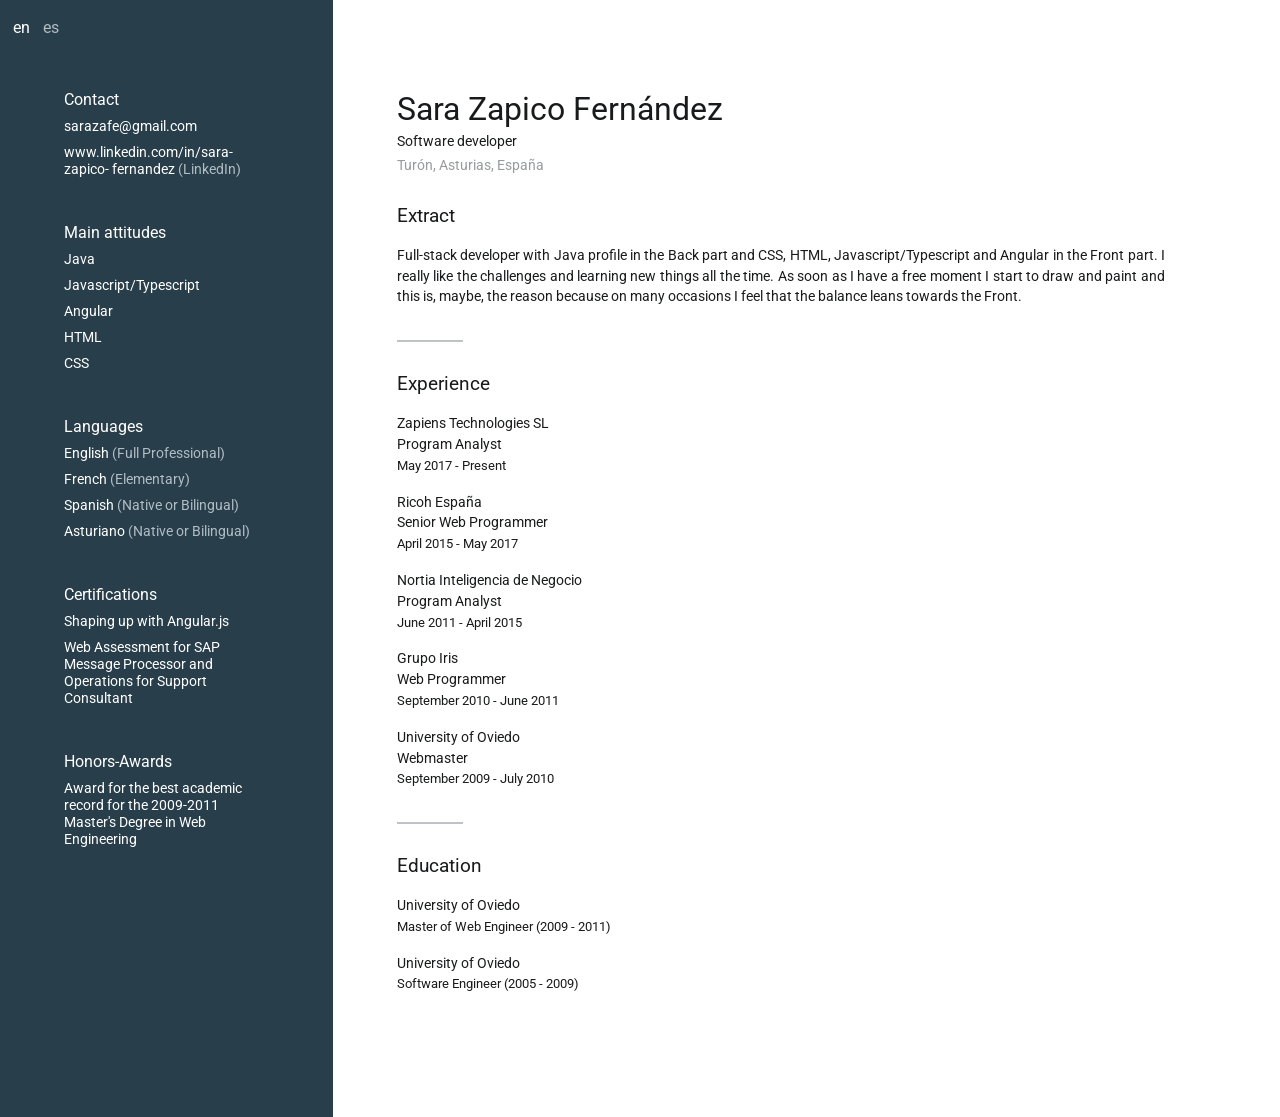
==== index.html @ 7f049290 "Angular cv" ====
<!doctype html>
<html lang="en">
<head>
  <meta charset="utf-8">
  <title>Sara Zapico Fernandez - CV</title>
  <base href="/">
  <meta name="viewport" content="width=device-width, initial-scale=1">
<link rel="stylesheet" href="styles.70df8ca90920e5a1abf6.css"></head>
<body>
  <app-root></app-root>
<script src="runtime-es2015.0811dcefd377500b5b1a.js" type="module"></script><script src="runtime-es5.0811dcefd377500b5b1a.js" nomodule defer></script><script src="polyfills-es5.f1044614286c4864d80f.js" nomodule defer></script><script src="polyfills-es2015.1f913f16a2d346cc8bdc.js" type="module"></script><script src="main-es2015.dd94ba0f5bed6b40c340.js" type="module"></script><script src="main-es5.dd94ba0f5bed6b40c340.js" nomodule defer></script></body>
</html>
---- styles.70df8ca90920e5a1abf6.css ----
@import url("https://fonts.googleapis.com/css?family=Roboto+Slab:100,300,400,700|Roboto:100,300,400,700");body{font-family:Roboto,sans-serif;margin:0;height:100vh}
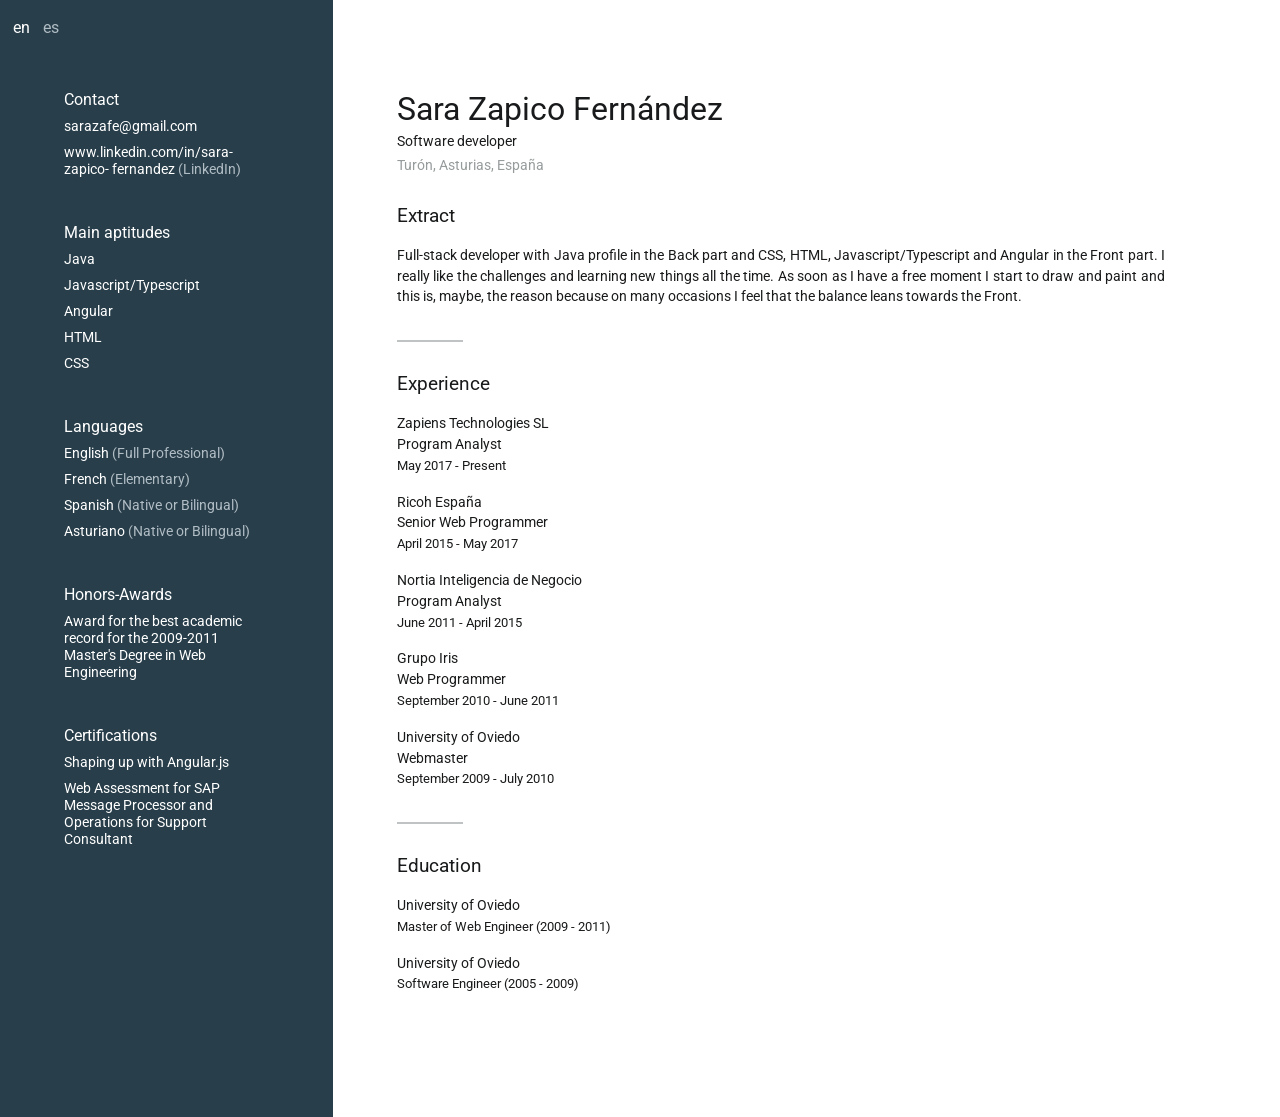
==== commit 8052110b: "Angular cv" ====
--- a/index.html
+++ b/index.html
@@ -8,5 +8,5 @@
 <link rel="stylesheet" href="styles.70df8ca90920e5a1abf6.css"></head>
 <body>
   <app-root></app-root>
-<script src="runtime-es2015.0811dcefd377500b5b1a.js" type="module"></script><script src="runtime-es5.0811dcefd377500b5b1a.js" nomodule defer></script><script src="polyfills-es5.f1044614286c4864d80f.js" nomodule defer></script><script src="polyfills-es2015.1f913f16a2d346cc8bdc.js" type="module"></script><script src="main-es2015.dd94ba0f5bed6b40c340.js" type="module"></script><script src="main-es5.dd94ba0f5bed6b40c340.js" nomodule defer></script></body>
+<script src="runtime-es2015.0811dcefd377500b5b1a.js" type="module"></script><script src="runtime-es5.0811dcefd377500b5b1a.js" nomodule defer></script><script src="polyfills-es5.f1044614286c4864d80f.js" nomodule defer></script><script src="polyfills-es2015.1f913f16a2d346cc8bdc.js" type="module"></script><script src="main-es2015.8074a1dc372b53b8798a.js" type="module"></script><script src="main-es5.8074a1dc372b53b8798a.js" nomodule defer></script></body>
 </html>
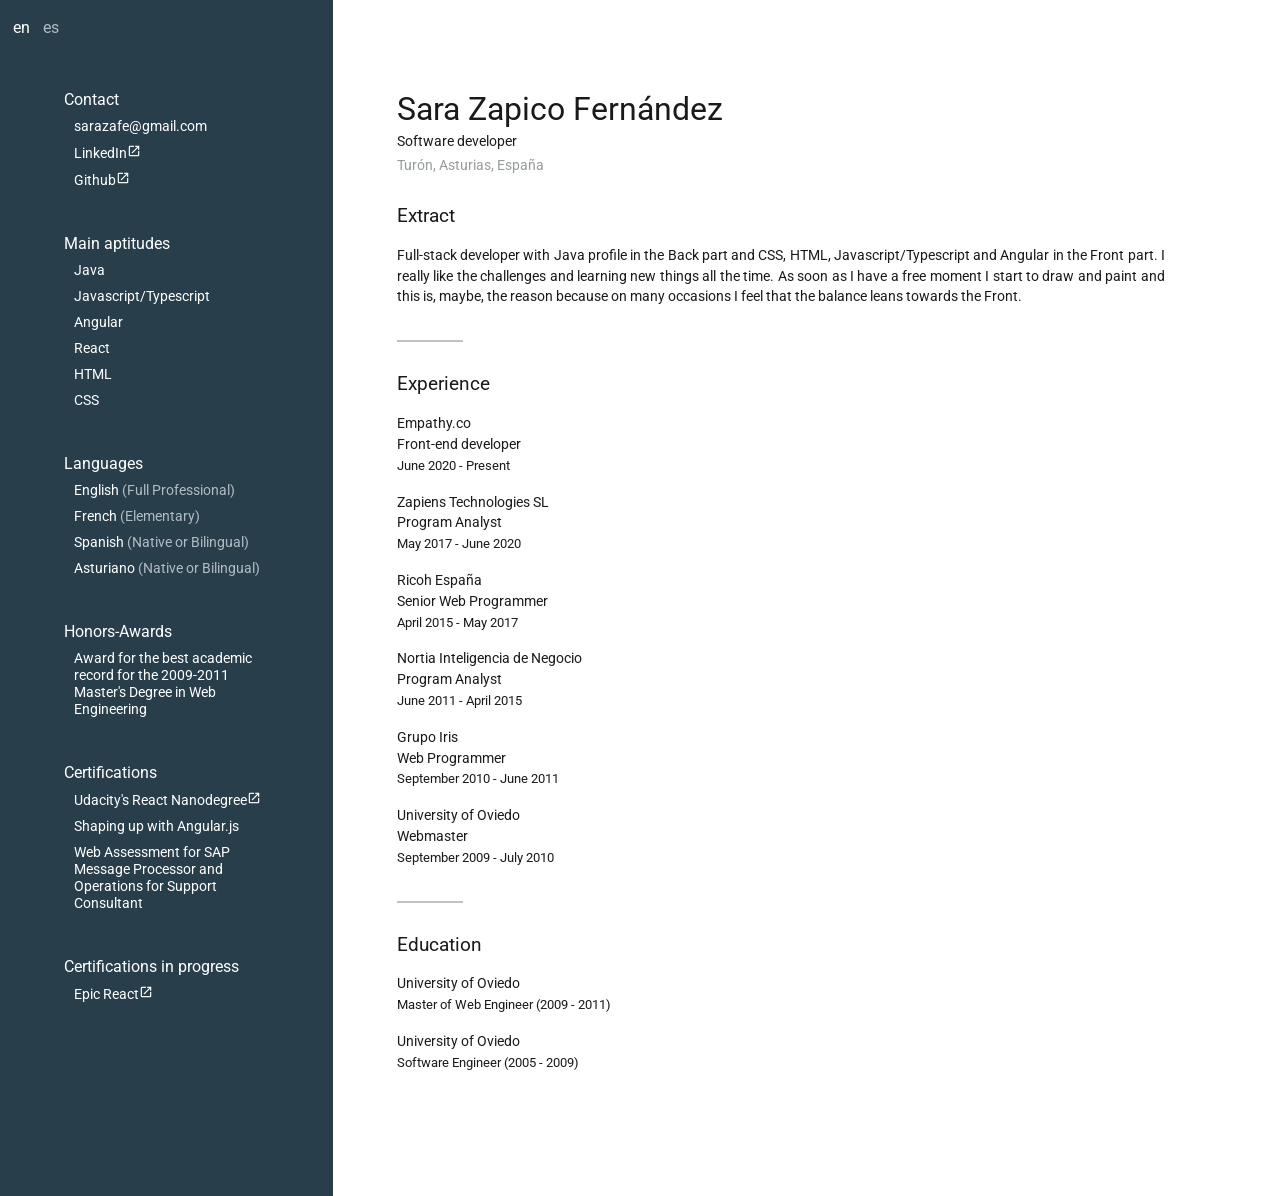
==== commit ccfe3e6a: "New version of the site" ====
--- a/index.html
+++ b/index.html
@@ -5,8 +5,9 @@
   <title>Sara Zapico Fernandez - CV</title>
   <base href="/">
   <meta name="viewport" content="width=device-width, initial-scale=1">
-<link rel="stylesheet" href="styles.70df8ca90920e5a1abf6.css"></head>
+  <link href="https://fonts.googleapis.com/icon?family=Material+Icons" rel="stylesheet">
+<link rel="stylesheet" href="styles.6d1547e12953b7e591de.css"></head>
 <body>
   <app-root></app-root>
-<script src="runtime-es2015.0811dcefd377500b5b1a.js" type="module"></script><script src="runtime-es5.0811dcefd377500b5b1a.js" nomodule defer></script><script src="polyfills-es5.f1044614286c4864d80f.js" nomodule defer></script><script src="polyfills-es2015.1f913f16a2d346cc8bdc.js" type="module"></script><script src="main-es2015.8074a1dc372b53b8798a.js" type="module"></script><script src="main-es5.8074a1dc372b53b8798a.js" nomodule defer></script></body>
+<script src="runtime-es2015.0811dcefd377500b5b1a.js" type="module"></script><script src="runtime-es5.0811dcefd377500b5b1a.js" nomodule defer></script><script src="polyfills-es5.1a3c78b07cd6f16c6e9a.js" nomodule defer></script><script src="polyfills-es2015.1f913f16a2d346cc8bdc.js" type="module"></script><script src="main-es2015.c9b648f5a0537d2e8095.js" type="module"></script><script src="main-es5.c9b648f5a0537d2e8095.js" nomodule defer></script></body>
 </html>
--- a/styles.6d1547e12953b7e591de.css
+++ b/styles.6d1547e12953b7e591de.css
@@ -0,0 +1 @@
+@import url("https://fonts.googleapis.com/css?family=Roboto+Slab:100,300,400,700|Roboto:100,300,400,700");body{font-family:Roboto,sans-serif;margin:0;height:100vh}@page{size:A4}
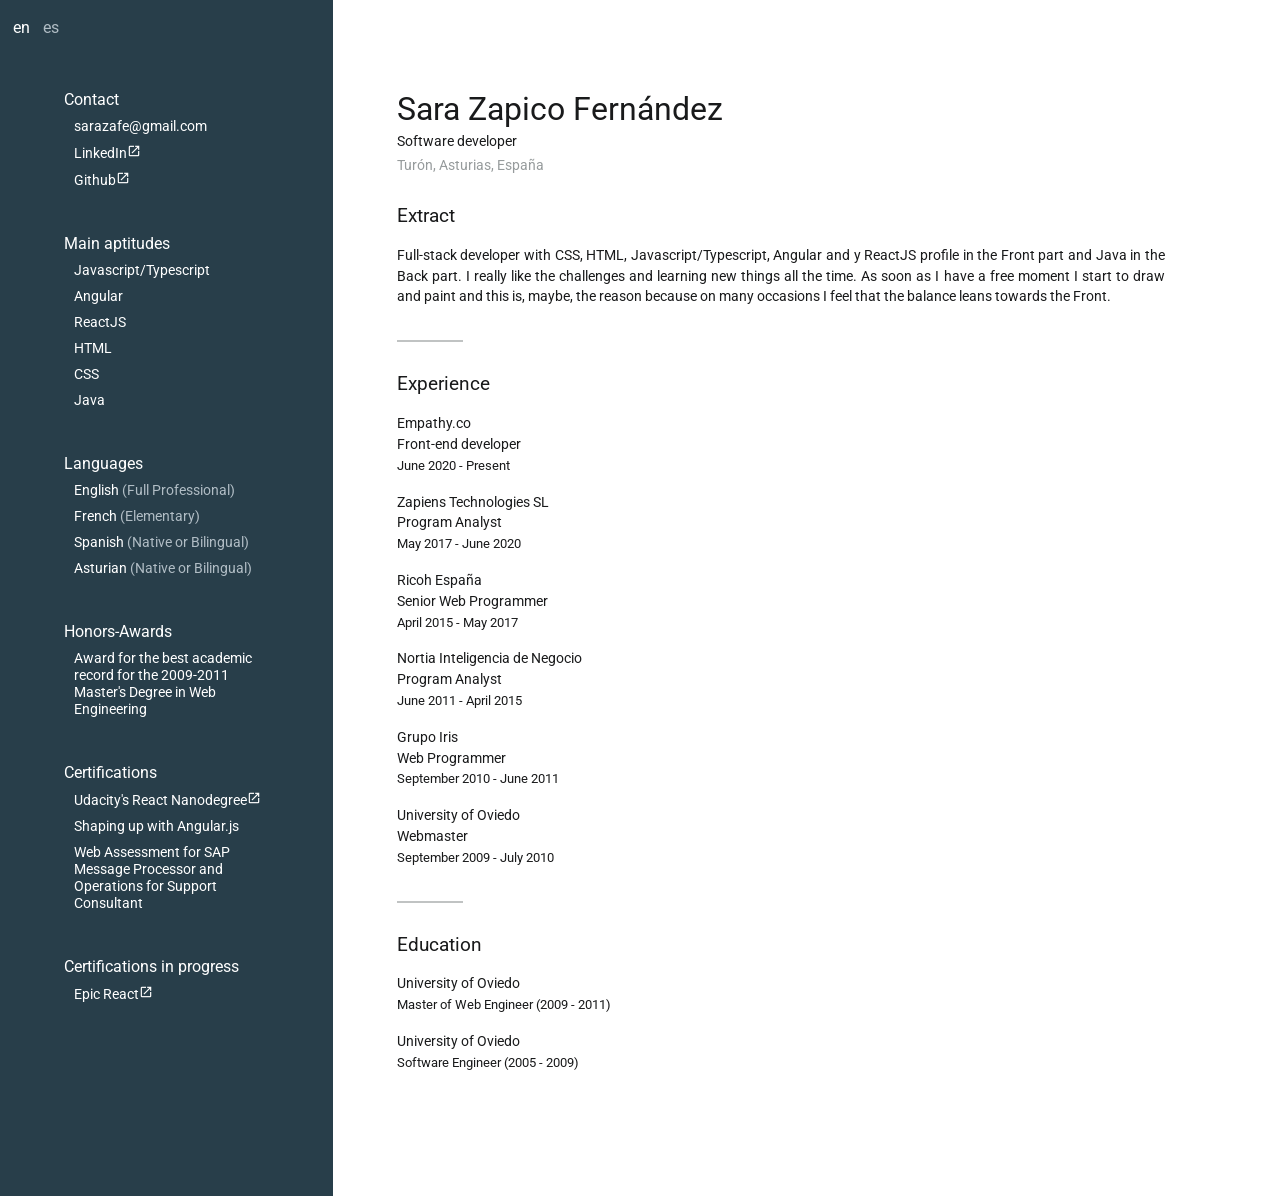
==== commit 3362db15: "Improvements" ====
--- a/index.html
+++ b/index.html
@@ -6,8 +6,8 @@
   <base href="/">
   <meta name="viewport" content="width=device-width, initial-scale=1">
   <link href="https://fonts.googleapis.com/icon?family=Material+Icons" rel="stylesheet">
-<link rel="stylesheet" href="styles.6d1547e12953b7e591de.css"></head>
+<link rel="stylesheet" href="styles.fbb41b7d684013b5e5c0.css"></head>
 <body>
   <app-root></app-root>
-<script src="runtime-es2015.0811dcefd377500b5b1a.js" type="module"></script><script src="runtime-es5.0811dcefd377500b5b1a.js" nomodule defer></script><script src="polyfills-es5.1a3c78b07cd6f16c6e9a.js" nomodule defer></script><script src="polyfills-es2015.1f913f16a2d346cc8bdc.js" type="module"></script><script src="main-es2015.c9b648f5a0537d2e8095.js" type="module"></script><script src="main-es5.c9b648f5a0537d2e8095.js" nomodule defer></script></body>
+<script src="runtime-es2015.0811dcefd377500b5b1a.js" type="module"></script><script src="runtime-es5.0811dcefd377500b5b1a.js" nomodule defer></script><script src="polyfills-es5.1a3c78b07cd6f16c6e9a.js" nomodule defer></script><script src="polyfills-es2015.1f913f16a2d346cc8bdc.js" type="module"></script><script src="main-es2015.174814cf2020b69ae4c7.js" type="module"></script><script src="main-es5.174814cf2020b69ae4c7.js" nomodule defer></script></body>
 </html>
--- a/styles.fbb41b7d684013b5e5c0.css
+++ b/styles.fbb41b7d684013b5e5c0.css
@@ -0,0 +1 @@
+@import url("https://fonts.googleapis.com/css?family=Roboto+Slab:100,300,400,700|Roboto:100,300,400,700");body{font-family:Roboto,sans-serif;margin:0;height:100vh}@page{size:A4}.print-version{display:none}@media print{.no-print,.no-print *{display:none}.print-version{display:inline}.container .left,.container .right{padding:4vh 5vw!important}.container .section{margin-bottom:2vh!important}}
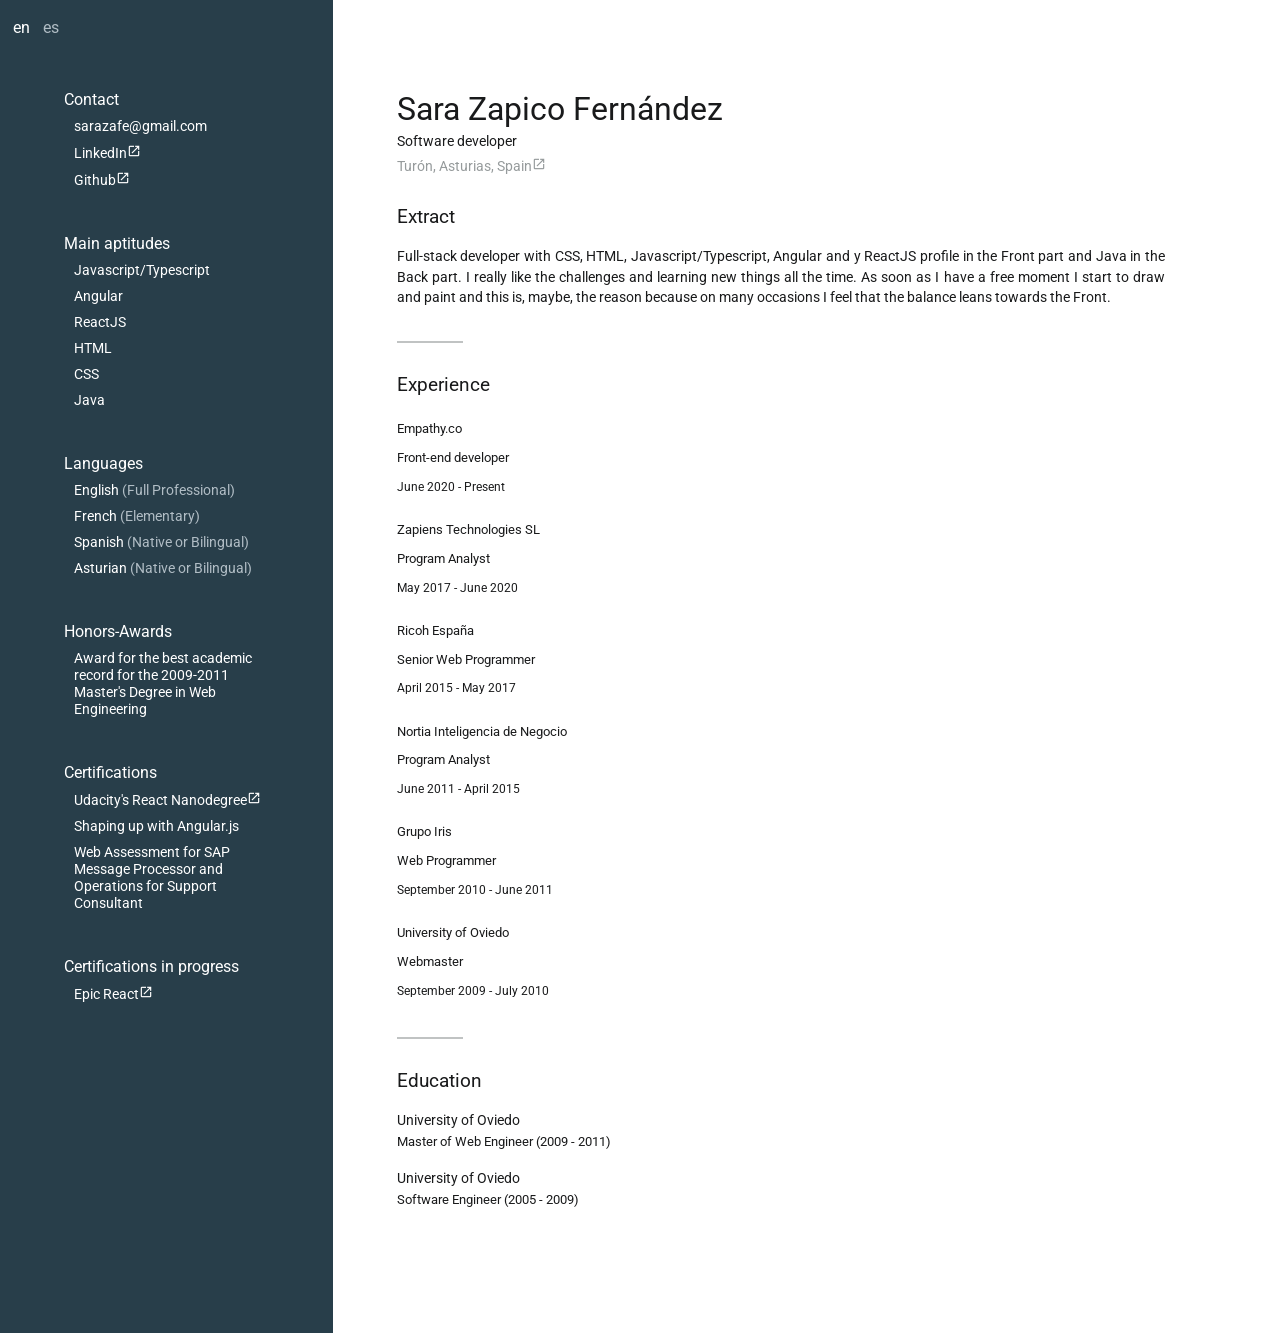
==== commit c58a0d2d: "Improvements for printing version" ====
--- a/index.html
+++ b/index.html
@@ -6,8 +6,8 @@
   <base href="/">
   <meta name="viewport" content="width=device-width, initial-scale=1">
   <link href="https://fonts.googleapis.com/icon?family=Material+Icons" rel="stylesheet">
-<link rel="stylesheet" href="styles.fbb41b7d684013b5e5c0.css"></head>
+<link rel="stylesheet" href="styles.7d5de4be6db93490c8d7.css"></head>
 <body>
   <app-root></app-root>
-<script src="runtime-es2015.0811dcefd377500b5b1a.js" type="module"></script><script src="runtime-es5.0811dcefd377500b5b1a.js" nomodule defer></script><script src="polyfills-es5.1a3c78b07cd6f16c6e9a.js" nomodule defer></script><script src="polyfills-es2015.1f913f16a2d346cc8bdc.js" type="module"></script><script src="main-es2015.174814cf2020b69ae4c7.js" type="module"></script><script src="main-es5.174814cf2020b69ae4c7.js" nomodule defer></script></body>
+<script src="runtime-es2015.0811dcefd377500b5b1a.js" type="module"></script><script src="runtime-es5.0811dcefd377500b5b1a.js" nomodule defer></script><script src="polyfills-es5.1a3c78b07cd6f16c6e9a.js" nomodule defer></script><script src="polyfills-es2015.1f913f16a2d346cc8bdc.js" type="module"></script><script src="main-es2015.ec80332c6c703ef75ef6.js" type="module"></script><script src="main-es5.ec80332c6c703ef75ef6.js" nomodule defer></script></body>
 </html>
--- a/styles.7d5de4be6db93490c8d7.css
+++ b/styles.7d5de4be6db93490c8d7.css
@@ -0,0 +1 @@
+@import url("https://fonts.googleapis.com/css?family=Roboto+Slab:100,300,400,700|Roboto:100,300,400,700");body{font-family:Roboto,sans-serif;margin:0;height:100vh}.print-version{display:none}@media print{.no-print,.no-print *{display:none}.print-version{display:inline}}
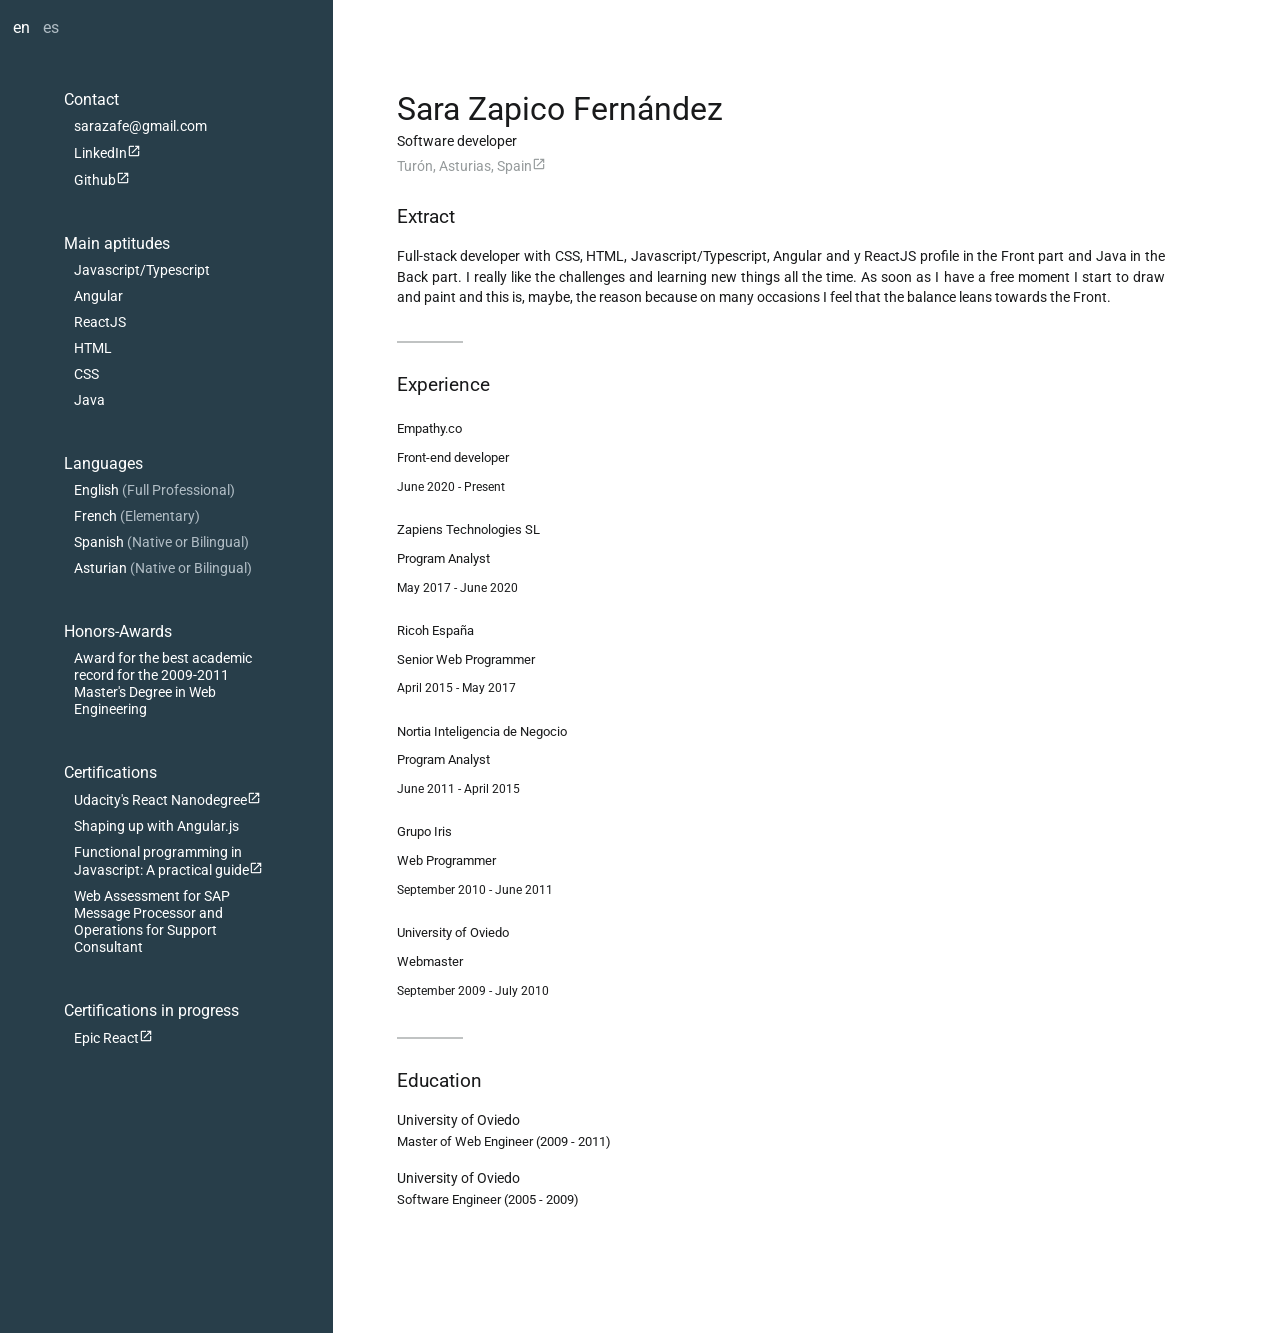
==== commit a8cb6734: "Add more info on certifications area" ====
--- a/index.html
+++ b/index.html
@@ -9,5 +9,5 @@
 <link rel="stylesheet" href="styles.7d5de4be6db93490c8d7.css"></head>
 <body>
   <app-root></app-root>
-<script src="runtime-es2015.0811dcefd377500b5b1a.js" type="module"></script><script src="runtime-es5.0811dcefd377500b5b1a.js" nomodule defer></script><script src="polyfills-es5.1a3c78b07cd6f16c6e9a.js" nomodule defer></script><script src="polyfills-es2015.1f913f16a2d346cc8bdc.js" type="module"></script><script src="main-es2015.ec80332c6c703ef75ef6.js" type="module"></script><script src="main-es5.ec80332c6c703ef75ef6.js" nomodule defer></script></body>
+<script src="runtime-es2015.0811dcefd377500b5b1a.js" type="module"></script><script src="runtime-es5.0811dcefd377500b5b1a.js" nomodule defer></script><script src="polyfills-es5.1a3c78b07cd6f16c6e9a.js" nomodule defer></script><script src="polyfills-es2015.1f913f16a2d346cc8bdc.js" type="module"></script><script src="main-es2015.bf324072d30b665b7e0f.js" type="module"></script><script src="main-es5.bf324072d30b665b7e0f.js" nomodule defer></script></body>
 </html>
